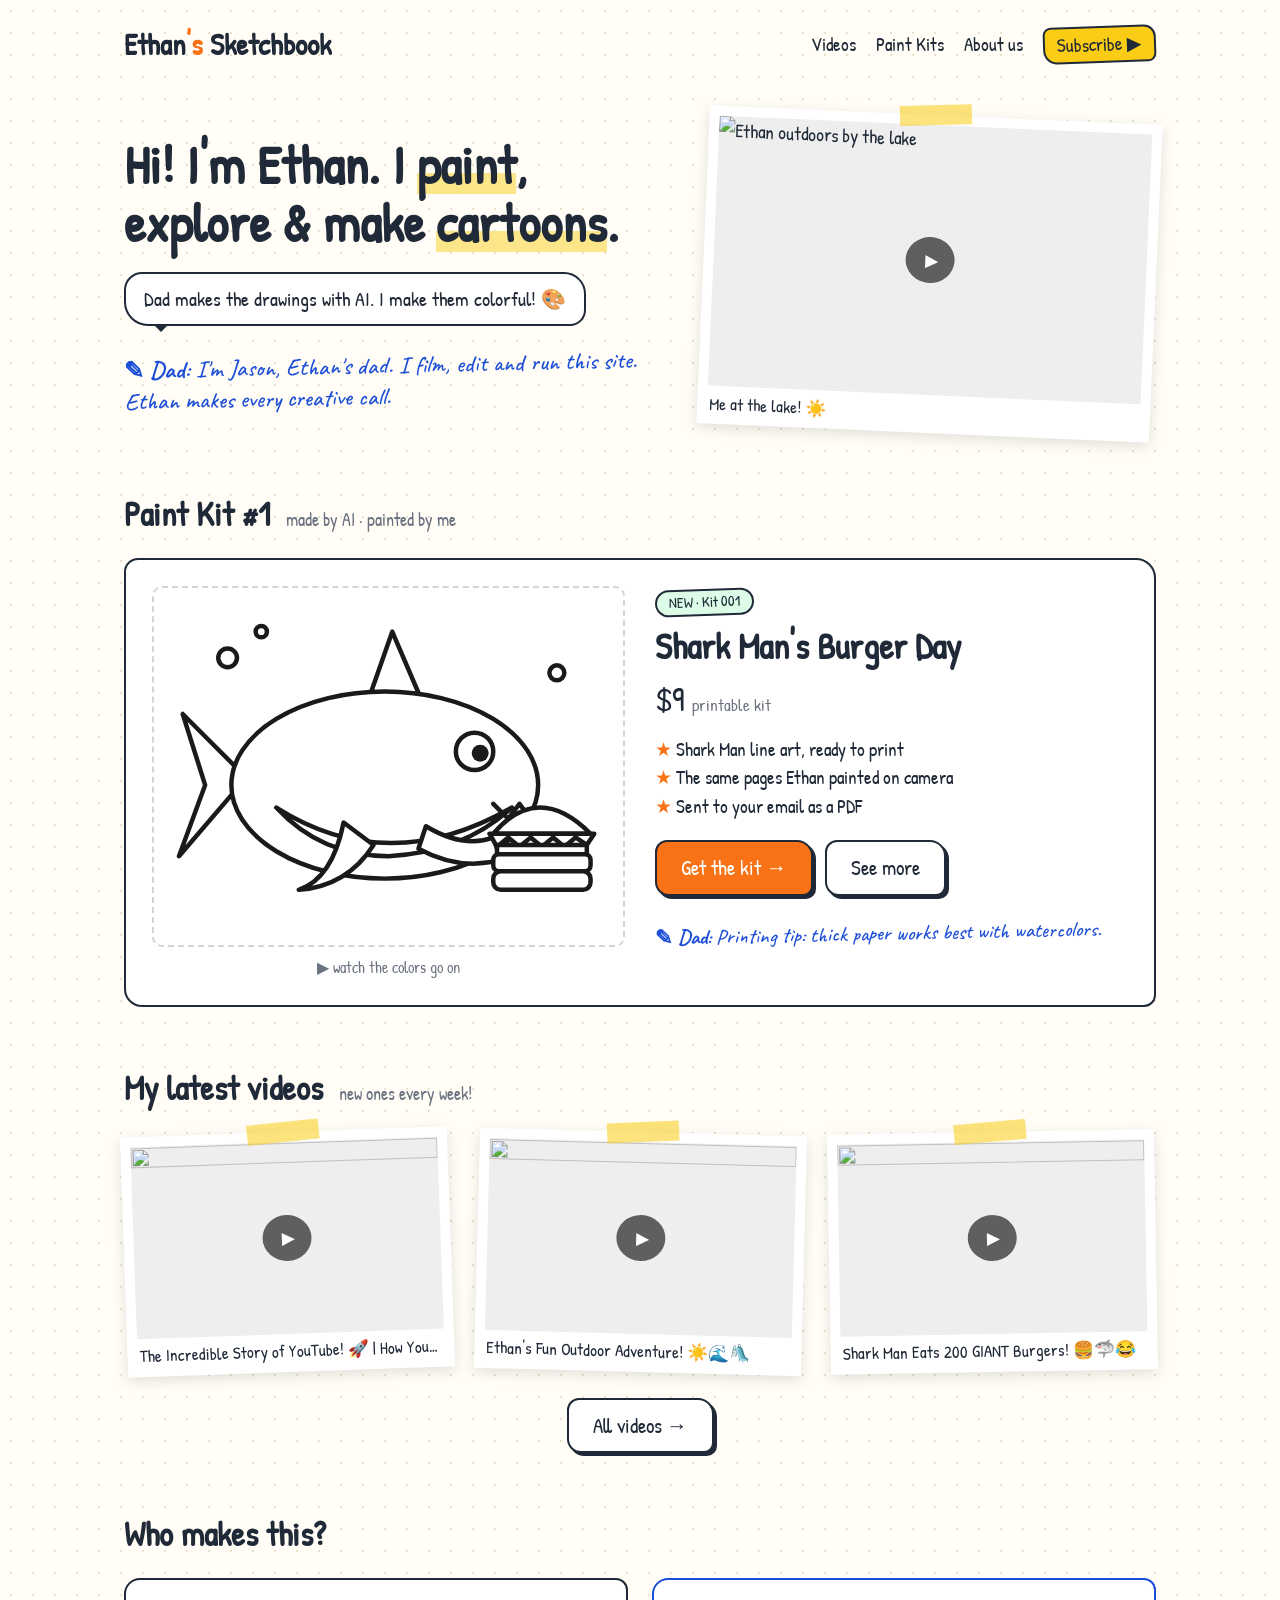
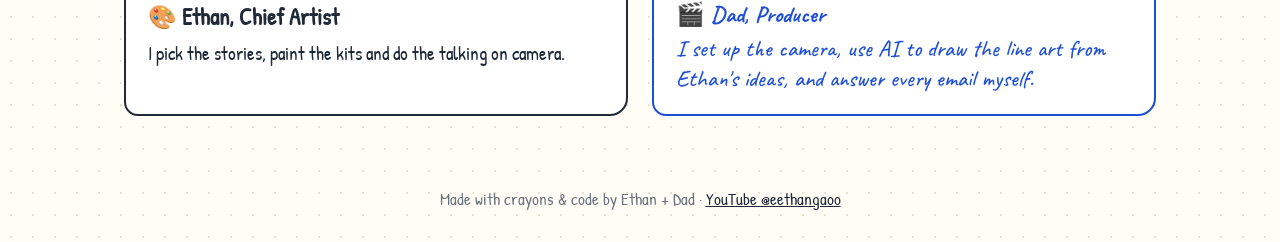
==== index.html @ 271a6bd8 "Ethan's Sketchbook site: home, videos, kits, about, simulated checkout Static site deployed to GitHu" ====
<!DOCTYPE html>
<html lang="en">
<head>
  <meta charset="UTF-8">
  <meta name="viewport" content="width=device-width, initial-scale=1.0">
  <title>Ethan's Sketchbook — paint, explore & make cartoons</title>
  <meta name="description" content="Ethan's corner of the internet: his YouTube videos, his cartoons, and paint kits he painted himself. Run by Ethan and his dad.">
  <meta property="og:title" content="Ethan's Sketchbook">
  <meta property="og:description" content="AI draws the lines, Ethan brings the color. Videos and paint kits by Ethan and his dad.">
  <meta property="og:image" content="https://i.ytimg.com/vi/9nl4AUG7oC0/hqdefault.jpg">
  <link rel="icon" href="assets/img/avatar.jpg">
  <link rel="preload" href="assets/fonts/patrick-hand-latin-400-normal.woff2" as="font" type="font/woff2" crossorigin>
  <link rel="stylesheet" href="assets/css/site.css">
</head>
<body data-root="./" data-page="home">
<div class="wrap">
  <nav data-nav></nav>

  <section class="hero">
    <div>
      <h1>Hi! I'm Ethan. I <span class="scribble">paint</span>, explore &amp; make <span class="scribble">cartoons</span>.</h1>
      <div class="bubble">Dad makes the drawings with AI. I make them colorful! 🎨</div>
      <p class="dad">I'm Jason, Ethan's dad. I film, edit and run this site. Ethan makes every creative call.</p>
    </div>
    <a class="polaroid" href="https://www.youtube.com/shorts/9nl4AUG7oC0" target="_blank" rel="noopener">
      <div class="tape"></div>
      <div class="thumb"><img src="https://i.ytimg.com/vi/9nl4AUG7oC0/hqdefault.jpg" alt="Ethan outdoors by the lake"></div>
      <div class="cap">Me at the lake! ☀️</div>
    </a>
  </section>

  <h2>Paint Kit #1 <small>made by AI · painted by me</small></h2>
  <section class="shop">
    <div>
      <div class="art"><div class="kit timelapse" data-art="shark"></div></div>
      <p class="caption">▶ watch the colors go on</p>
    </div>
    <div>
      <span class="tag">NEW · Kit 001</span>
      <div class="kit-name">Shark Man's Burger Day</div>
      <div class="price">$9 <small>printable kit</small></div>
      <ul class="stars">
        <li>Shark Man line art, ready to print</li>
        <li>The same pages Ethan painted on camera</li>
        <li>Sent to your email as a PDF</li>
      </ul>
      <button class="btn" data-buy data-kit="Shark Man's Burger Day" data-price="9">Get the kit →</button>
      <a class="btn alt" href="kits/shark-man/" style="margin-left:8px">See more</a>
      <p class="dad" style="font-size:21px">Printing tip: thick paper works best with watercolors.</p>
    </div>
  </section>

  <h2>My latest videos <small>new ones every week!</small></h2>
  <div class="wall" data-videos data-limit="3"></div>
  <div class="wall-more"><a class="btn alt" href="videos/">All videos →</a></div>

  <h2>Who makes this?</h2>
  <div class="duo">
    <div class="card"><b>🎨 Ethan, Chief Artist</b>I pick the stories, paint the kits and do the talking on camera.</div>
    <div class="card dadc"><b>🎬 Dad, Producer</b>I set up the camera, use AI to draw the line art from Ethan's ideas, and answer every email myself.</div>
  </div>

  <footer data-foot></footer>
</div>
<script src="assets/js/config.js"></script>
<script src="assets/js/site.js"></script>
</body>
</html>
---- assets/css/site.css ----
/* Ethan's Sketchbook — "Pick 1: Sketchbook Studio" */
@font-face { font-family: "Patrick Hand"; src: url("../fonts/patrick-hand-latin-400-normal.woff2") format("woff2"); font-weight: 400; font-display: swap; }
@font-face { font-family: "Caveat"; src: url("../fonts/caveat-latin-500-normal.woff2") format("woff2"); font-weight: 500; font-display: swap; }
@font-face { font-family: "Caveat"; src: url("../fonts/caveat-latin-700-normal.woff2") format("woff2"); font-weight: 700; font-display: swap; }

:root {
  --ink: #1f2937;
  --muted: #6b7280;
  --paper: #fffdf5;
  --dot: #e7e1cf;
  --pen: #1d4ed8;
  --orange: #f97316;
  --green: #10b981;
  --pink: #ec4899;
  --yellow: #facc15;
  --hand: "Patrick Hand", "Chalkboard SE", "Comic Sans MS", -apple-system, sans-serif;
  --pen-font: "Caveat", "Bradley Hand", "Segoe Print", cursive;
}
* { box-sizing: border-box; margin: 0; padding: 0; }
html { -webkit-text-size-adjust: 100%; }
body {
  font-family: var(--hand); font-size: 19px; line-height: 1.5; color: var(--ink);
  background-color: var(--paper);
  background-image: radial-gradient(var(--dot) 1.2px, transparent 1.2px);
  background-size: 22px 22px;
}
img { display: block; max-width: 100%; }
a { color: inherit; }
button { font: inherit; cursor: pointer; }
.wrap { max-width: 1080px; margin: 0 auto; padding: 0 24px; }

/* ---------- nav ---------- */
.nav { display: flex; justify-content: space-between; align-items: center; flex-wrap: wrap; gap: 12px; padding: 22px 0; }
.logo { font-size: 30px; font-weight: 700; text-decoration: none; }
.logo b { color: var(--orange); }
.nav ul { list-style: none; display: flex; gap: 20px; align-items: center; flex-wrap: wrap; }
.nav a { text-decoration: none; }
.nav a[aria-current="page"] { text-decoration: underline wavy var(--orange); text-underline-offset: 5px; }
.nav .sub { background: var(--yellow); padding: 2px 12px; border: 2px solid var(--ink); border-radius: 8px 12px 8px 14px; display: inline-block; transform: rotate(-2deg); }

/* ---------- type ---------- */
h1 { font-size: 54px; line-height: 1.08; font-weight: 700; }
h2 { font-size: 34px; margin: 56px 0 18px; font-weight: 700; }
h2 small { font-size: 18px; color: var(--muted); font-weight: 400; margin-left: 8px; }
.scribble { background: linear-gradient(transparent 62%, #fde68a 62%, #fde68a 90%, transparent 90%); }
.lead { font-size: 21px; margin-top: 14px; }
.muted { color: var(--muted); }

/* Ethan's voice: speech bubble. Dad's voice: blue pen in the margin. */
.bubble { display: inline-block; margin-top: 20px; background: #fff; border: 2.5px solid var(--ink); border-radius: 18px 22px 16px 24px; padding: 10px 18px; font-size: 20px; position: relative; }
.bubble::after { content: ""; position: absolute; left: 28px; bottom: -15px; border: 7px solid transparent; border-top-color: var(--ink); }
.dad { font-family: var(--pen-font); font-weight: 500; color: var(--pen); font-size: 24px; line-height: 1.3; margin-top: 24px; transform: rotate(-1.2deg); }
.dad::before { content: "✎ Dad: "; font-weight: 700; }

/* ---------- polaroids ---------- */
.polaroid { background: #fff; padding: 10px 10px 38px; box-shadow: 0 4px 14px rgba(0,0,0,.12); position: relative; text-decoration: none; display: block; transition: transform .15s; }
.polaroid:hover { transform: rotate(0) scale(1.02) !important; }
.polaroid .cap { position: absolute; bottom: 8px; left: 12px; right: 12px; font-size: 17px; white-space: nowrap; overflow: hidden; text-overflow: ellipsis; }
.tape { position: absolute; top: -10px; left: 50%; width: 72px; height: 20px; margin-left: -36px; background: rgba(250,204,21,.55); transform: rotate(-4deg); z-index: 1; }
.thumb { position: relative; }
.thumb img { width: 100%; aspect-ratio: 16/10; object-fit: cover; background: #eee; }
.thumb::after { content: "▶"; position: absolute; inset: 0; margin: auto; width: 46px; height: 46px; border-radius: 50%; background: rgba(0,0,0,.6); color: #fff; display: flex; align-items: center; justify-content: center; font-size: 17px; padding-left: 3px; }
.wall { display: grid; grid-template-columns: repeat(3, 1fr); gap: 26px; }
.wall > :nth-child(3n+1) { transform: rotate(-2deg); }
.wall > :nth-child(3n+2) { transform: rotate(1.5deg); }
.wall > :nth-child(3n) { transform: rotate(-1deg); }
.wall-more { text-align: center; margin-top: 26px; }

/* ---------- hero ---------- */
.hero { display: grid; grid-template-columns: 1.2fr 1fr; gap: 36px; align-items: center; margin: 26px 0 10px; }
.hero .polaroid { transform: rotate(2.5deg); }

/* ---------- cards + buttons ---------- */
.card { background: #fff; border: 2.5px solid var(--ink); border-radius: 16px 12px 18px 14px; padding: 20px 22px; }
.card.dadc { border-color: var(--pen); font-family: var(--pen-font); color: var(--pen); font-size: 23px; line-height: 1.3; }
.card b { font-size: 23px; display: block; margin-bottom: 4px; }
.duo { display: grid; grid-template-columns: 1fr 1fr; gap: 24px; }
.btn { display: inline-block; text-decoration: none; background: var(--orange); color: #fff; border: 2.5px solid var(--ink); border-radius: 12px 16px 10px 14px; padding: 10px 24px; font-size: 21px; box-shadow: 3px 3px 0 var(--ink); }
.btn:hover { transform: translate(1px,1px); box-shadow: 2px 2px 0 var(--ink); }
.btn.alt { background: #fff; color: var(--ink); }
.tag { display: inline-block; font-size: 15px; background: #dcfce7; border: 2px solid var(--ink); border-radius: 20px; padding: 0 12px; transform: rotate(-2deg); }

/* ---------- kit / shop ---------- */
.shop { display: grid; grid-template-columns: 1fr 1fr; gap: 30px; background: #fff; border: 2.5px solid var(--ink); border-radius: 14px 20px 12px 18px; padding: 26px; }
.shop .art { border: 2px dashed #d1d5db; border-radius: 10px; padding: 10px; background: #fff; }
.kit-name { font-size: 36px; font-weight: 700; line-height: 1.1; margin-top: 10px; }
.price { font-size: 34px; margin: 8px 0; }
.price small { font-size: 17px; color: var(--muted); }
.stars { list-style: none; margin: 10px 0 20px; }
.stars li::before { content: "★ "; color: var(--orange); }
.caption { font-size: 16px; color: var(--muted); text-align: center; margin-top: 8px; }
.steps3 { display: grid; grid-template-columns: repeat(3, 1fr); gap: 22px; }
.steps3 .card .n { display: inline-flex; width: 38px; height: 38px; border-radius: 50%; background: var(--yellow); border: 2px solid var(--ink); align-items: center; justify-content: center; font-weight: 700; margin-bottom: 8px; }
.video-slot { aspect-ratio: 9/16; max-height: 520px; margin: 0 auto; background: #fff; border: 2.5px dashed #d1d5db; border-radius: 14px; display: flex; flex-direction: column; align-items: center; justify-content: center; text-align: center; padding: 24px; gap: 12px; }
.video-slot iframe { width: 100%; height: 100%; border: 0; border-radius: 10px; }
.faq details { background: #fff; border: 2px solid var(--ink); border-radius: 12px 16px 10px 14px; padding: 12px 18px; margin-bottom: 12px; }
.faq summary { cursor: pointer; font-weight: 700; }
.faq p { margin-top: 8px; }

/* kit line art: outline / painted / looping timelapse */
.kit svg { width: 100%; height: auto; display: block; }
.kit .ln { stroke: #1a1a1a; stroke-width: 2.4; stroke-linejoin: round; stroke-linecap: round; fill: #fff; }
.kit .ln.nofill { fill: none; }
.kit .pupil { fill: #1a1a1a; }
.kit.painted .c-blue { fill: #3b82f6; } .kit.painted .c-belly { fill: #e0f2fe; }
.kit.painted .c-bun { fill: #f59e0b; } .kit.painted .c-patty { fill: #78350f; }
.kit.painted .c-green { fill: #22c55e; } .kit.painted .c-cheese { fill: #facc15; }
@keyframes pBlue { 0%,10% { fill:#fff } 22%,90% { fill:#3b82f6 } 100% { fill:#fff } }
@keyframes pBelly { 0%,22% { fill:#fff } 34%,90% { fill:#e0f2fe } 100% { fill:#fff } }
@keyframes pBun { 0%,34% { fill:#fff } 46%,90% { fill:#f59e0b } 100% { fill:#fff } }
@keyframes pPatty { 0%,46% { fill:#fff } 56%,90% { fill:#78350f } 100% { fill:#fff } }
@keyframes pGreen { 0%,56% { fill:#fff } 66%,90% { fill:#22c55e } 100% { fill:#fff } }
@keyframes pCheese { 0%,66% { fill:#fff } 76%,90% { fill:#facc15 } 100% { fill:#fff } }
.kit.timelapse .c-blue { animation: pBlue 9s infinite; } .kit.timelapse .c-belly { animation: pBelly 9s infinite; }
.kit.timelapse .c-bun { animation: pBun 9s infinite; } .kit.timelapse .c-patty { animation: pPatty 9s infinite; }
.kit.timelapse .c-green { animation: pGreen 9s infinite; } .kit.timelapse .c-cheese { animation: pCheese 9s infinite; }
@media (prefers-reduced-motion: reduce) { .kit.timelapse * { animation: none !important; } }

/* ---------- checkout (simulated) ---------- */
.co-back { position: fixed; inset: 0; background: rgba(17,24,39,.55); display: none; align-items: center; justify-content: center; z-index: 50; padding: 16px; }
.co-back.on { display: flex; }
.co { background: var(--paper); width: 100%; max-width: 460px; border: 2.5px solid var(--ink); border-radius: 16px 20px 14px 18px; padding: 24px; box-shadow: 5px 5px 0 var(--ink); max-height: 100%; overflow-y: auto; }
.co h3 { font-size: 26px; line-height: 1.15; }
.co .bar { display: flex; gap: 6px; margin: 12px 0 18px; }
.co .bar i { flex: 1; height: 5px; border-radius: 4px; background: #e5e7eb; }
.co .bar i.on { background: var(--orange); }
.co label { display: block; font-weight: 700; margin: 12px 0 4px; }
.co input[type=text], .co input[type=email] { width: 100%; padding: 10px 12px; border: 2px solid var(--ink); border-radius: 10px; font: inherit; font-size: 18px; background: #fff; }
.co .opt { display: flex; gap: 10px; align-items: center; background: #fff; border: 2px solid var(--ink); border-radius: 10px; padding: 8px 12px; margin-top: 8px; cursor: pointer; }
.co .line { display: flex; justify-content: space-between; padding: 6px 0; border-bottom: 1.5px dashed #d1d5db; }
.co .line.total { font-weight: 700; border: 0; font-size: 22px; }
.co .act { display: flex; gap: 10px; margin-top: 22px; }
.co .act button { flex: 1; padding: 10px; border: 2.5px solid var(--ink); border-radius: 12px; background: #fff; font-size: 19px; }
.co .act .go { background: var(--orange); color: #fff; box-shadow: 3px 3px 0 var(--ink); }
.co .act .go:disabled { opacity: .6; cursor: wait; }
.co .err { color: #dc2626; font-size: 16px; min-height: 22px; margin-top: 6px; }
.co .thanks { text-align: center; }
.co .thanks .big { font-size: 54px; }
.co .thanks p { margin-top: 8px; }
.co .fine { font-size: 15px; color: var(--muted); margin-top: 10px; }

/* ---------- footer ---------- */
.foot { margin: 70px 0 30px; text-align: center; color: var(--muted); font-size: 17px; }
.foot a { color: var(--ink); }

@media (max-width: 760px) {
  body { font-size: 18px; }
  .wrap { padding: 0 16px; }
  h1 { font-size: 38px; } h2 { font-size: 28px; margin-top: 44px; }
  .hero, .shop, .duo, .steps3 { grid-template-columns: 1fr; }
  .wall { grid-template-columns: 1fr; }
  .shop { padding: 18px; }
  .nav ul { gap: 14px; }
}
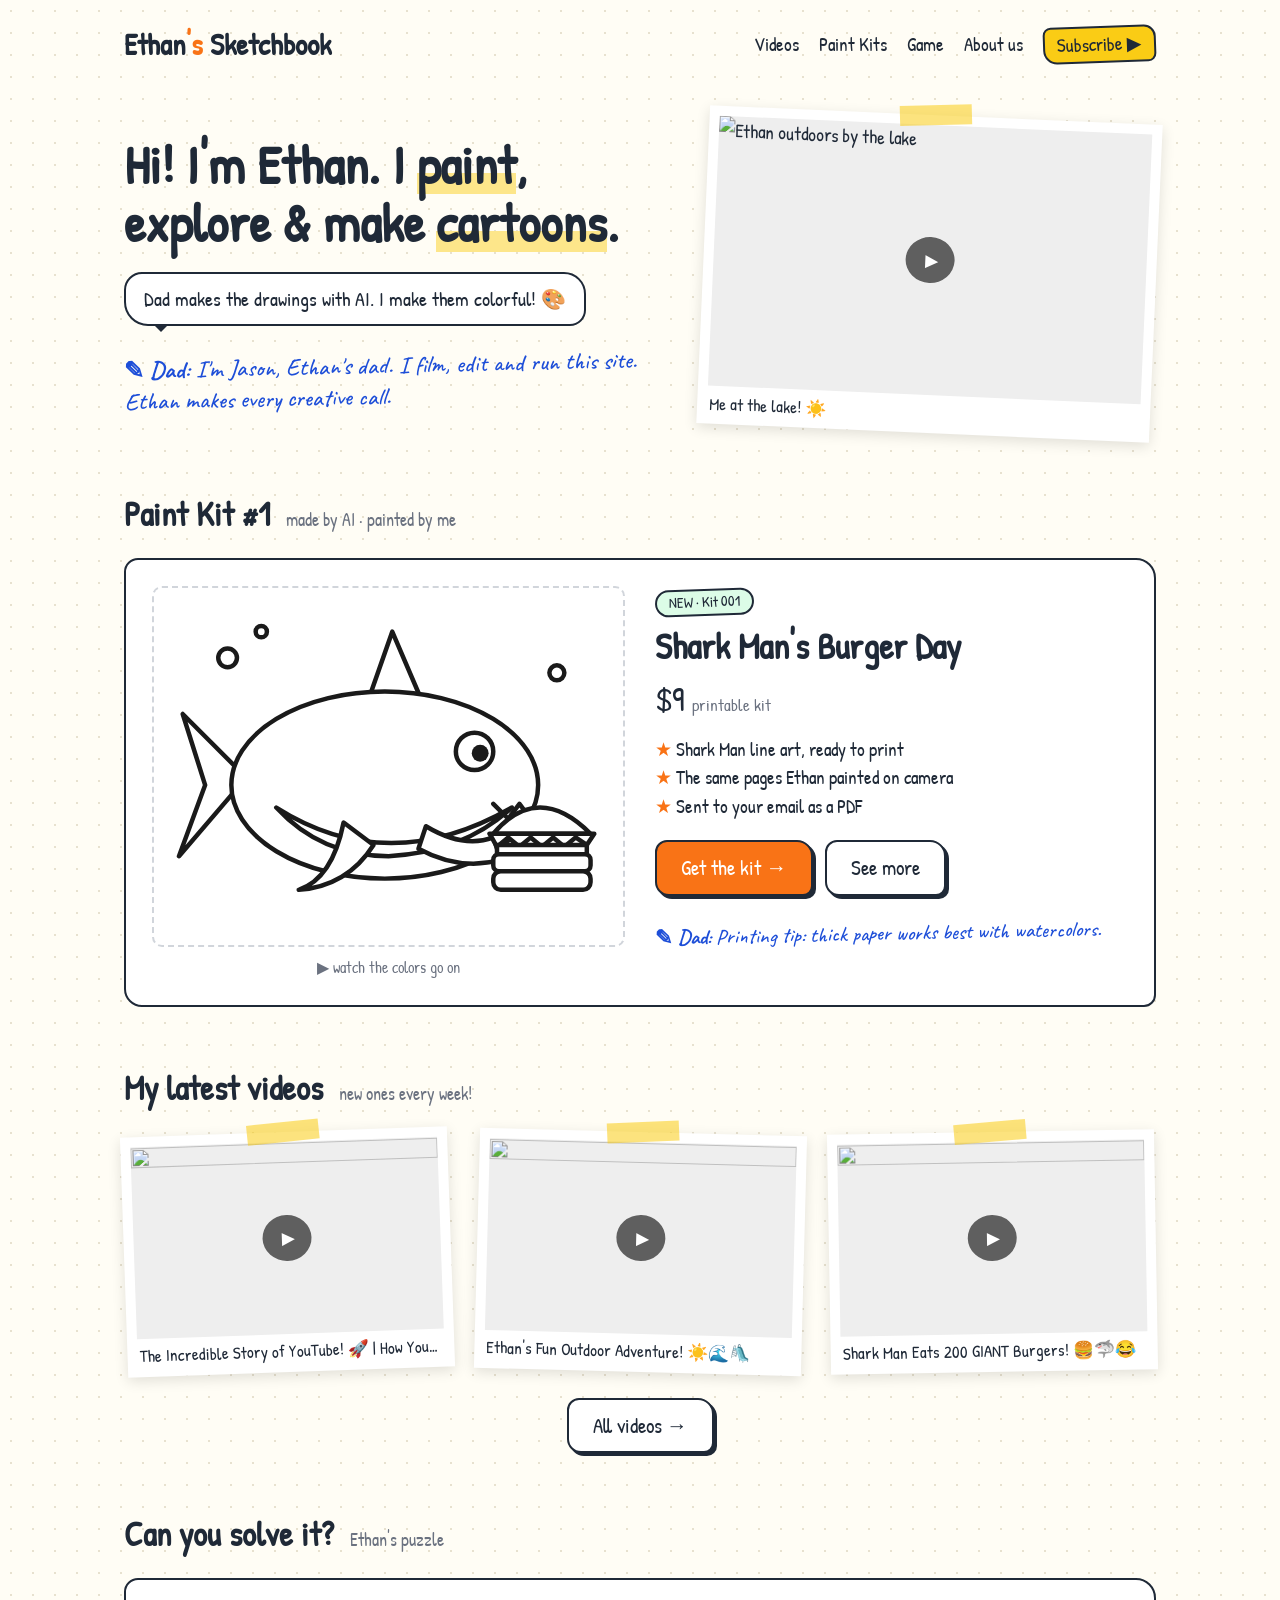
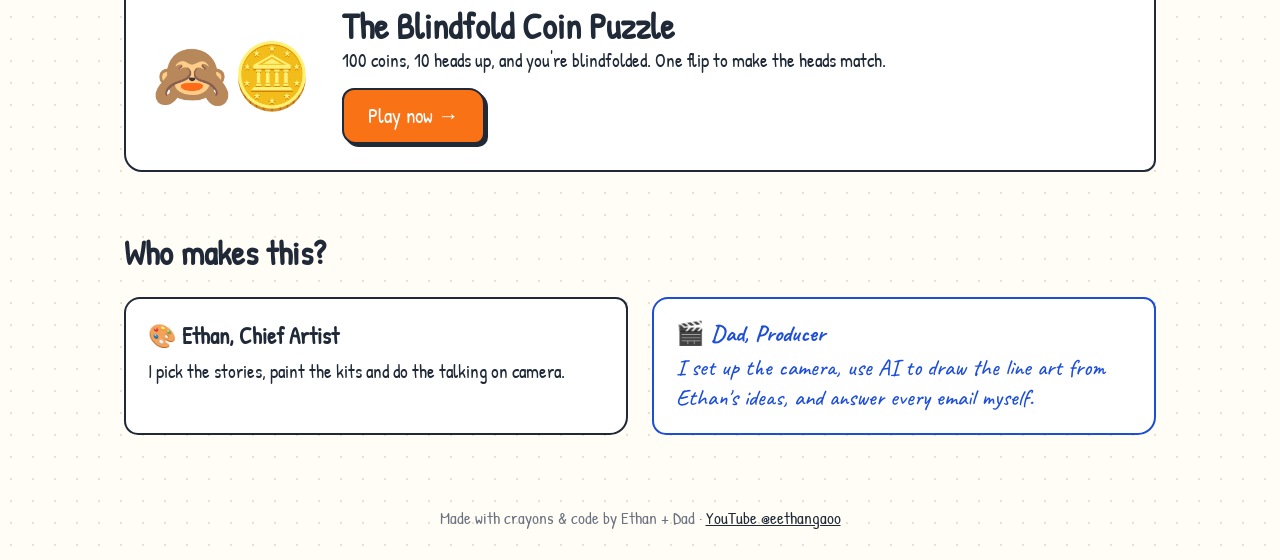
==== commit 2b033437: "Add /game: Blindfold Coin Puzzle Interactive 100-coin puzzle with per-browser tries/wins, win animat" ====
--- a/index.html
+++ b/index.html
@@ -54,6 +54,16 @@
   <div class="wall" data-videos data-limit="3"></div>
   <div class="wall-more"><a class="btn alt" href="videos/">All videos →</a></div>
 
+  <h2>Can you solve it? <small>Ethan's puzzle</small></h2>
+  <section class="shop" style="grid-template-columns:auto 1fr;align-items:center">
+    <div style="font-size:64px;line-height:1">🙈🪙</div>
+    <div>
+      <div class="kit-name" style="margin-top:0">The Blindfold Coin Puzzle</div>
+      <p>100 coins, 10 heads up, and you're blindfolded. One flip to make the heads match.</p>
+      <p style="margin-top:14px"><a class="btn" href="game/">Play now →</a></p>
+    </div>
+  </section>
+
   <h2>Who makes this?</h2>
   <div class="duo">
     <div class="card"><b>🎨 Ethan, Chief Artist</b>I pick the stories, paint the kits and do the talking on camera.</div>
--- a/assets/css/site.css
+++ b/assets/css/site.css
@@ -152,3 +152,53 @@
   .shop { padding: 18px; }
   .nav ul { gap: 14px; }
 }
+
+/* ---------- /game: Blindfold Coin Puzzle ---------- */
+.g-rules { margin-top: 26px; }
+.g-rules ol { margin: 8px 0 0 22px; }
+.g-stats { display: grid; grid-template-columns: repeat(3, 1fr); gap: 14px; margin: 22px 0; }
+.g-stats div { background: #fff; border: 2.5px solid var(--ink); border-radius: 14px 18px 12px 16px; text-align: center; padding: 8px; font-size: 30px; font-weight: 700; line-height: 1.1; }
+.g-stats small { display: block; font-size: 16px; font-weight: 400; color: var(--muted); }
+.g-board { background: #fff; border: 2.5px solid var(--ink); border-radius: 14px 20px 12px 18px; padding: 18px; }
+.g-step { font-size: 20px; font-weight: 700; margin-bottom: 12px; }
+.g-piles { display: grid; grid-template-columns: 1fr 1fr; gap: 16px; }
+.g-pile { border: 2.5px dashed #d1d5db; border-radius: 14px; padding: 10px; min-height: 140px; }
+.g-pile[data-pile="A"] { background: #fff7ed; border-color: #fdba74; }
+.g-pile[data-pile="B"] { background: #f0f9ff; border-color: #93c5fd; }
+.g-pile-h { margin-bottom: 8px; }
+.g-count { color: var(--muted); }
+.g-heads { color: var(--orange); font-weight: 700; }
+.g-coins { display: flex; flex-wrap: wrap; gap: 5px; }
+.g-empty { color: var(--muted); font-size: 16px; padding: 30px 6px; text-align: center; width: 100%; }
+.g-coin { width: 32px; height: 32px; border-radius: 50%; border: 0; padding: 0; position: relative; background: none; touch-action: manipulation; }
+.g-face { position: absolute; inset: 0; border-radius: 50%; display: flex; align-items: center; justify-content: center; font-size: 15px; font-weight: 700; border: 2px solid var(--ink); }
+.g-back { background: radial-gradient(circle at 35% 30%, #e5e7eb, #9ca3af); color: #4b5563; }
+.g-front { display: none; }
+.g-front.h { background: radial-gradient(circle at 35% 30%, #fef08a, #eab308); color: #713f12; }
+.g-front.t { background: radial-gradient(circle at 35% 30%, #f3f4f6, #d1d5db); color: #9ca3af; }
+.g-coin:hover .g-back { transform: scale(1.12); }
+.revealed .g-back { display: none; }
+.revealed .g-front { display: flex; animation: gReveal .5s ease-out both; }
+.revealed .g-coin { cursor: default; }
+@keyframes gReveal { from { transform: rotateY(90deg); } to { transform: rotateY(0); } }
+.g-wobble { animation: gWobble .7s ease-in-out both; }
+@keyframes gWobble { 0% { transform: rotateY(0); } 50% { transform: rotateY(180deg) scale(1.15); } 100% { transform: rotateY(360deg); } }
+.g-actions { display: flex; gap: 12px; flex-wrap: wrap; margin-top: 16px; }
+.g-actions .btn:disabled { opacity: .45; cursor: not-allowed; transform: none; }
+.g-result { margin-top: 24px; text-align: center; }
+.g-result.win { border-color: var(--green); background: #f0fdf4; }
+.g-result.lose { background: #fffbeb; }
+.g-result h2 { margin: 6px 0 10px; }
+.g-big { font-size: 64px; line-height: 1; animation: gPop .6s cubic-bezier(.3,1.6,.5,1) both; }
+@keyframes gPop { from { transform: scale(.2) rotate(-20deg); } to { transform: scale(1) rotate(0); } }
+.g-pct { font-size: 26px; margin-top: 8px; }
+.g-why { text-align: left; margin-top: 14px; background: #fff; border: 2px solid var(--ink); border-radius: 12px; padding: 10px 16px; }
+.g-why summary { cursor: pointer; font-weight: 700; }
+.g-confetti { position: fixed; inset: 0; pointer-events: none; overflow: hidden; z-index: 60; }
+.g-confetti i { position: absolute; top: -20px; width: 10px; height: 14px; border-radius: 2px; animation-name: gFall; animation-timing-function: linear; animation-fill-mode: forwards; }
+@keyframes gFall { to { top: 105vh; transform: rotate(720deg) translateX(40px); } }
+@media (max-width: 760px) {
+  .g-piles { grid-template-columns: 1fr; }
+  .g-coin { width: 30px; height: 30px; }
+}
+@media (prefers-reduced-motion: reduce) { .g-wobble, .revealed .g-front, .g-big { animation: none !important; } .g-confetti { display: none; } }
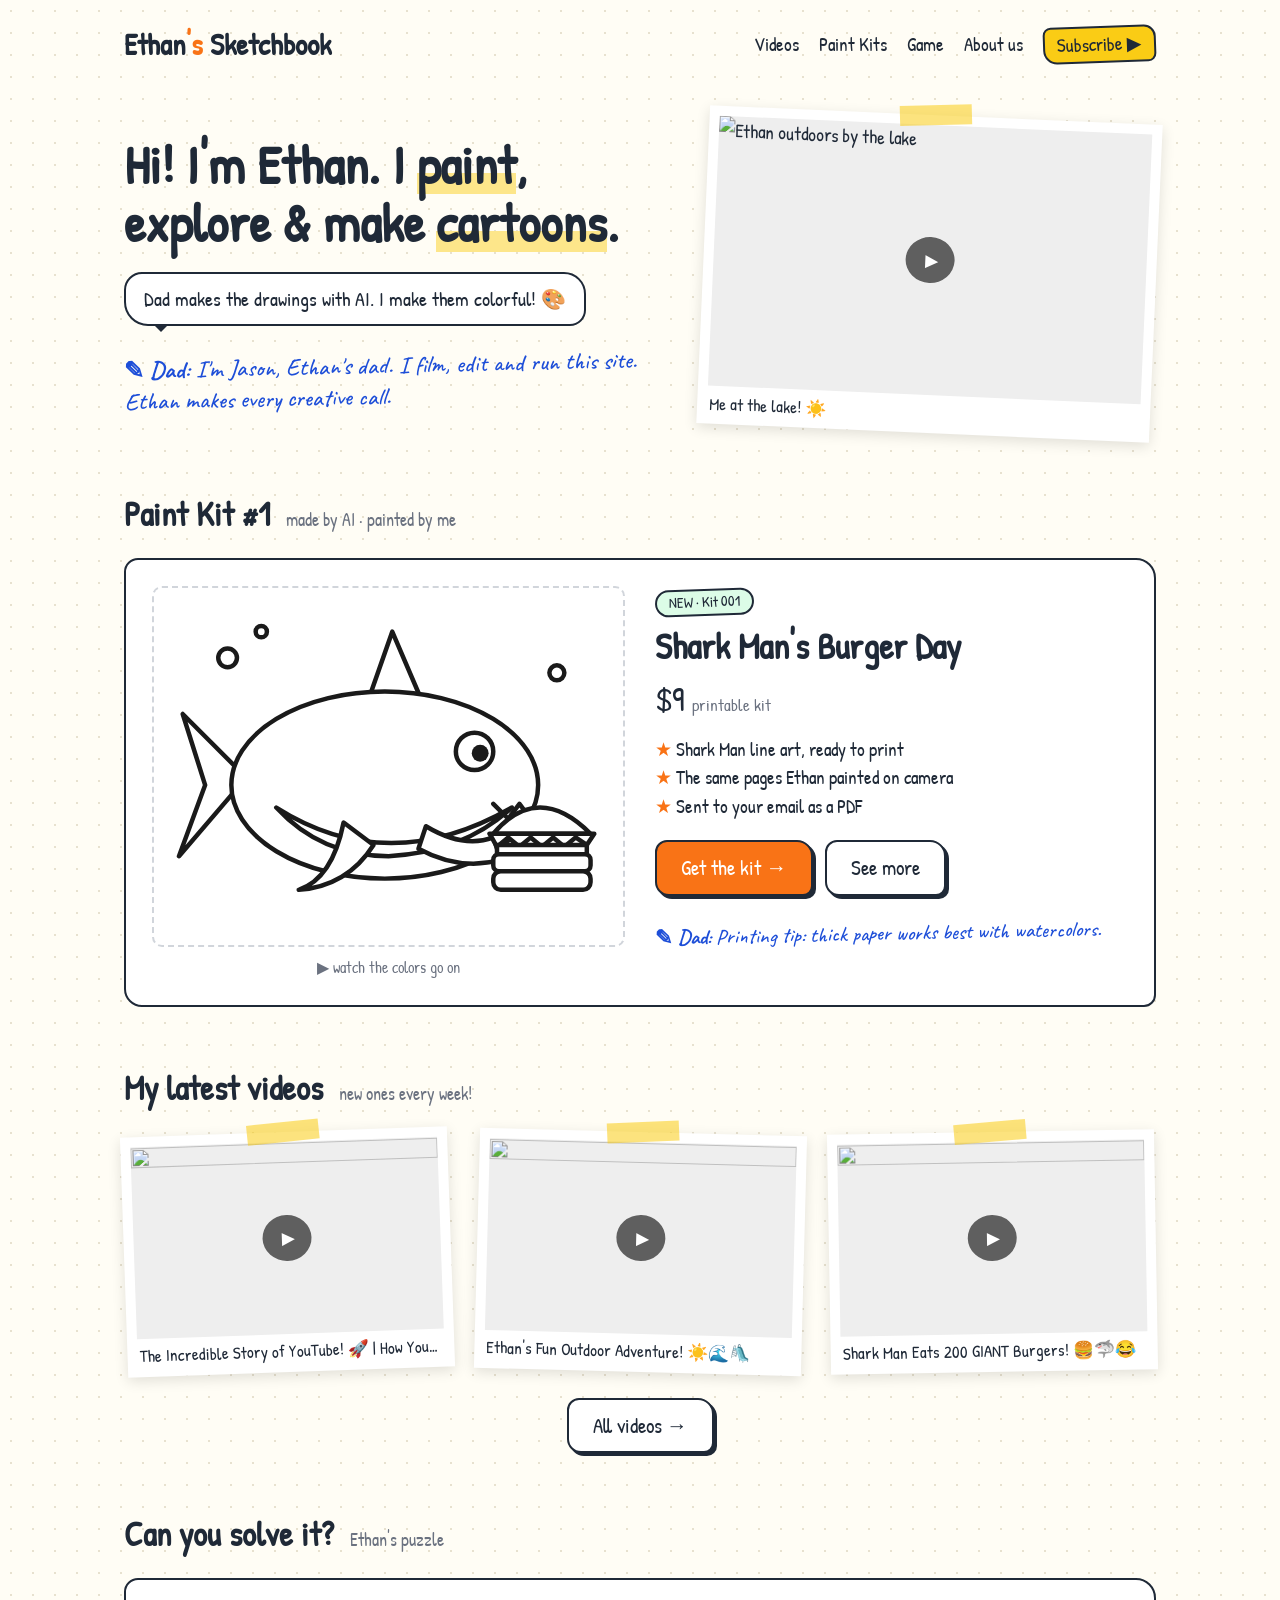
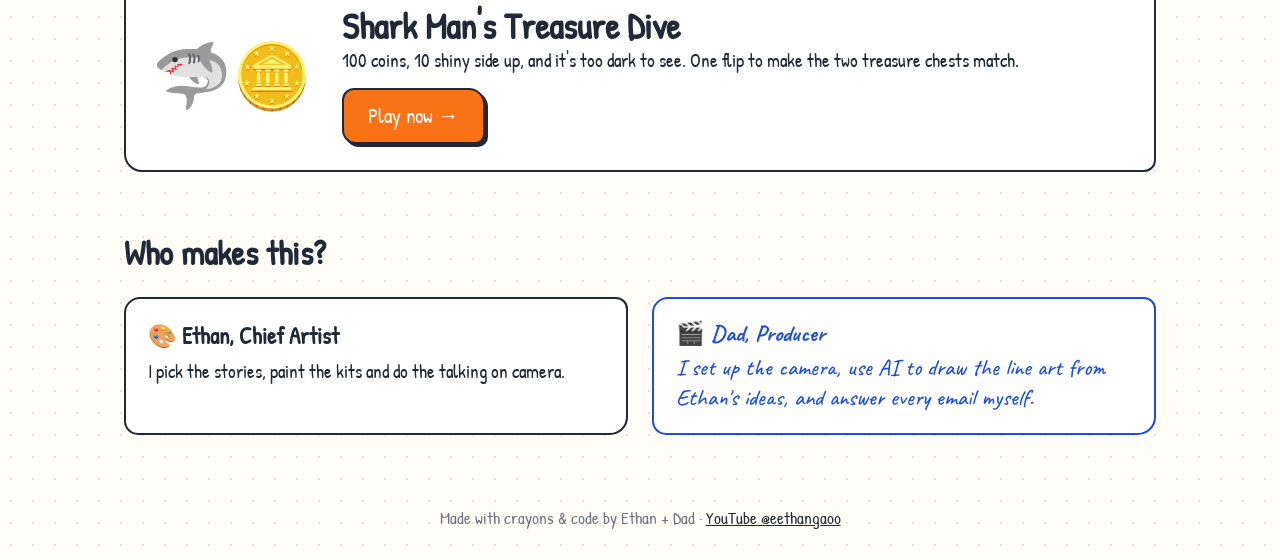
==== commit d2bd45f5: "Game: rebuild as Shark Man's Treasure Dive (kid-friendly) Shark Man guide with read-aloud, 3-step st" ====
--- a/index.html
+++ b/index.html
@@ -56,10 +56,10 @@
 
   <h2>Can you solve it? <small>Ethan's puzzle</small></h2>
   <section class="shop" style="grid-template-columns:auto 1fr;align-items:center">
-    <div style="font-size:64px;line-height:1">🙈🪙</div>
+    <div style="font-size:64px;line-height:1">🦈🪙</div>
     <div>
-      <div class="kit-name" style="margin-top:0">The Blindfold Coin Puzzle</div>
-      <p>100 coins, 10 heads up, and you're blindfolded. One flip to make the heads match.</p>
+      <div class="kit-name" style="margin-top:0">Shark Man's Treasure Dive</div>
+      <p>100 coins, 10 shiny side up, and it's too dark to see. One flip to make the two treasure chests match.</p>
       <p style="margin-top:14px"><a class="btn" href="game/">Play now →</a></p>
     </div>
   </section>
--- a/assets/css/site.css
+++ b/assets/css/site.css
@@ -153,52 +153,83 @@
   .nav ul { gap: 14px; }
 }
 
-/* ---------- /game: Blindfold Coin Puzzle ---------- */
-.g-rules { margin-top: 26px; }
-.g-rules ol { margin: 8px 0 0 22px; }
-.g-stats { display: grid; grid-template-columns: repeat(3, 1fr); gap: 14px; margin: 22px 0; }
-.g-stats div { background: #fff; border: 2.5px solid var(--ink); border-radius: 14px 18px 12px 16px; text-align: center; padding: 8px; font-size: 30px; font-weight: 700; line-height: 1.1; }
-.g-stats small { display: block; font-size: 16px; font-weight: 400; color: var(--muted); }
-.g-board { background: #fff; border: 2.5px solid var(--ink); border-radius: 14px 20px 12px 18px; padding: 18px; }
-.g-step { font-size: 20px; font-weight: 700; margin-bottom: 12px; }
-.g-piles { display: grid; grid-template-columns: 1fr 1fr; gap: 16px; }
-.g-pile { border: 2.5px dashed #d1d5db; border-radius: 14px; padding: 10px; min-height: 140px; }
-.g-pile[data-pile="A"] { background: #fff7ed; border-color: #fdba74; }
-.g-pile[data-pile="B"] { background: #f0f9ff; border-color: #93c5fd; }
-.g-pile-h { margin-bottom: 8px; }
-.g-count { color: var(--muted); }
-.g-heads { color: var(--orange); font-weight: 700; }
-.g-coins { display: flex; flex-wrap: wrap; gap: 5px; }
-.g-empty { color: var(--muted); font-size: 16px; padding: 30px 6px; text-align: center; width: 100%; }
-.g-coin { width: 32px; height: 32px; border-radius: 50%; border: 0; padding: 0; position: relative; background: none; touch-action: manipulation; }
-.g-face { position: absolute; inset: 0; border-radius: 50%; display: flex; align-items: center; justify-content: center; font-size: 15px; font-weight: 700; border: 2px solid var(--ink); }
-.g-back { background: radial-gradient(circle at 35% 30%, #e5e7eb, #9ca3af); color: #4b5563; }
-.g-front { display: none; }
-.g-front.h { background: radial-gradient(circle at 35% 30%, #fef08a, #eab308); color: #713f12; }
-.g-front.t { background: radial-gradient(circle at 35% 30%, #f3f4f6, #d1d5db); color: #9ca3af; }
-.g-coin:hover .g-back { transform: scale(1.12); }
-.revealed .g-back { display: none; }
-.revealed .g-front { display: flex; animation: gReveal .5s ease-out both; }
-.revealed .g-coin { cursor: default; }
-@keyframes gReveal { from { transform: rotateY(90deg); } to { transform: rotateY(0); } }
-.g-wobble { animation: gWobble .7s ease-in-out both; }
-@keyframes gWobble { 0% { transform: rotateY(0); } 50% { transform: rotateY(180deg) scale(1.15); } 100% { transform: rotateY(360deg); } }
-.g-actions { display: flex; gap: 12px; flex-wrap: wrap; margin-top: 16px; }
-.g-actions .btn:disabled { opacity: .45; cursor: not-allowed; transform: none; }
-.g-result { margin-top: 24px; text-align: center; }
-.g-result.win { border-color: var(--green); background: #f0fdf4; }
-.g-result.lose { background: #fffbeb; }
-.g-result h2 { margin: 6px 0 10px; }
-.g-big { font-size: 64px; line-height: 1; animation: gPop .6s cubic-bezier(.3,1.6,.5,1) both; }
-@keyframes gPop { from { transform: scale(.2) rotate(-20deg); } to { transform: scale(1) rotate(0); } }
-.g-pct { font-size: 26px; margin-top: 8px; }
-.g-why { text-align: left; margin-top: 14px; background: #fff; border: 2px solid var(--ink); border-radius: 12px; padding: 10px 16px; }
-.g-why summary { cursor: pointer; font-weight: 700; }
+/* ---------- /game: Shark Man's Treasure Dive ---------- */
+.dive { --sea: #0c4a6e; position: relative; overflow: hidden; margin-top: 16px; padding: 26px 26px 30px; border: 3px solid var(--sea); border-radius: 22px; color: var(--sea);
+  background: linear-gradient(#e0f2fe 0%, #bae6fd 55%, #7dd3fc 100%);
+  font-family: ui-rounded, "SF Pro Rounded", "Arial Rounded MT Bold", var(--hand); }
+.dive > * { position: relative; }
+.dive-bub { position: absolute !important; bottom: -24px; border: 2px solid rgba(255,255,255,.9); border-radius: 50%; animation: diveRise 7s linear infinite; }
+@keyframes diveRise { from { transform: translateY(0); opacity: .9; } to { transform: translateY(-600px); opacity: 0; } }
+.dive-t { font-size: 42px; font-weight: 900; line-height: 1.1; color: var(--sea); }
+.dive-goal { font-size: 19px; font-weight: 700; margin: 6px 0 16px; }
+.dive-top { display: flex; align-items: center; gap: 16px; }
+.dive-guide { width: 120px; flex: none; }
+.dive-guide.dance { animation: diveDance .6s ease-in-out 5; }
+@keyframes diveDance { 0%,100% { transform: rotate(0) translateY(0); } 25% { transform: rotate(-12deg) translateY(-12px); } 75% { transform: rotate(12deg) translateY(-12px); } }
+.dive-say { flex: 1; background: #fff; border: 3px solid var(--sea); border-radius: 22px; padding: 12px 18px; font-size: 22px; font-weight: 800; line-height: 1.35; position: relative; min-height: 64px; }
+.dive-say::before { content: ""; position: absolute; left: -16px; top: 24px; border: 8px solid transparent; border-right-color: var(--sea); }
+.dive-read { margin-top: 12px; display: inline-flex; align-items: center; gap: 8px; border-radius: 999px; padding: 8px 18px; font-weight: 800; font-size: 18px; border: 3px solid var(--sea); background: #fff; color: var(--sea); }
+.dive-steps { display: flex; gap: 10px; margin: 18px 0; }
+.dive-steps div { flex: 1; background: rgba(255,255,255,.75); border: 3px solid var(--sea); border-radius: 18px; padding: 8px 10px; text-align: center; font-weight: 800; font-size: 17px; opacity: .65; transition: transform .2s, opacity .2s; }
+.dive-steps div span { font-size: 32px; display: block; line-height: 1.15; }
+.dive-steps div.on { background: #fde047; opacity: 1; transform: scale(1.04); }
+.dive-chests { display: grid; grid-template-columns: 1fr 1fr; gap: 18px; align-items: start; }
+.dive-chest { background: #92400e; border: 4px solid #451a03; border-radius: 22px 22px 14px 14px; padding: 12px; box-shadow: inset 0 0 0 6px #b45309; }
+.dive-chest-h { margin-bottom: 10px; display: flex; align-items: center; gap: 10px; flex-wrap: wrap; }
+.dive-lbl { background: #fde047; color: #451a03; border: 3px solid #451a03; border-radius: 999px; padding: 2px 14px; font-weight: 900; font-size: 19px; }
+.dive-n { color: #fde68a; font-weight: 900; font-size: 22px; }
+.dive-heads { color: #fef08a; font-weight: 900; font-size: 20px; }
+.dive-coins { display: flex; flex-wrap: wrap; gap: 6px; background: rgba(0,0,0,.2); border-radius: 12px; padding: 8px; min-height: 80px; align-content: flex-start; }
+.dive-empty { color: #fde68a; font-weight: 700; font-size: 17px; padding: 18px 6px; text-align: center; width: 100%; }
+.dive-coin { width: 38px; height: 38px; border-radius: 50%; border: 0; padding: 0; position: relative; background: none; touch-action: manipulation; }
+.dive-face { position: absolute; inset: 0; border-radius: 50%; display: flex; align-items: center; justify-content: center; font-size: 18px; font-weight: 900; border: 2.5px solid #1f2937; }
+.dive-back { background: radial-gradient(circle at 35% 30%, #f3f4f6, #9ca3af); color: #374151; transition: transform .15s; }
+.dive-coin:hover .dive-back { transform: scale(1.12) rotate(-8deg); }
+.dive-front { display: none; }
+.dive-front.h { background: radial-gradient(circle at 35% 30%, #fef9c3, #eab308); color: #713f12; box-shadow: 0 0 10px #fde047; }
+.dive-front.t { background: radial-gradient(circle at 35% 30%, #e5e7eb, #9ca3af); opacity: .55; }
+.revealed .dive-back { display: none; }
+.revealed .dive-front { display: flex; animation: diveReveal .5s ease-out both; }
+.revealed .dive-coin { cursor: default; }
+@keyframes diveReveal { from { transform: rotateY(90deg); } to { transform: rotateY(0); } }
+.dive-spin { animation: diveSpin .7s ease-in-out both; }
+@keyframes diveSpin { 0% { transform: rotateY(0); } 50% { transform: rotateY(180deg) scale(1.15); } 100% { transform: rotateY(360deg); } }
+.dive-acts { display: flex; gap: 12px; flex-wrap: wrap; margin-top: 18px; }
+.dive-btn { font-size: 21px; font-weight: 900; border: 4px solid #0c4a6e; border-radius: 18px; padding: 10px 20px; background: #22c55e; color: #fff; box-shadow: 0 6px 0 #0c4a6e; font-family: inherit; }
+.dive-btn.alt { background: #fff; color: #0c4a6e; }
+.dive-btn:active { transform: translateY(4px); box-shadow: 0 2px 0 #0c4a6e; }
+.dive-btn:disabled { opacity: .45; cursor: not-allowed; transform: none; box-shadow: 0 6px 0 #0c4a6e; }
+.dive-pearls { display: flex; gap: 8px; align-items: center; flex-wrap: wrap; font-weight: 900; font-size: 19px; margin-top: 18px; }
+.dive-pearls i { width: 24px; height: 24px; border-radius: 50%; background: radial-gradient(circle at 35% 30%, #fff, #cbd5e1); border: 2px solid #0c4a6e; display: inline-block; }
+.dive-pearls i.got { background: radial-gradient(circle at 35% 30%, #fef9c3, #f59e0b); }
+.dive-pearls small { font-weight: 700; font-size: 15px; opacity: .8; }
+.dive-result { margin-top: 24px; text-align: center; border: 3px solid #0c4a6e; border-radius: 22px; padding: 22px; background: #fff; color: #0c4a6e; }
+.dive-result.win { background: #f0fdf4; border-color: #15803d; }
+.dive-result.lose { background: #fffbeb; }
+.dive-result h2 { margin: 6px 0 10px; }
+.dive-big { font-size: 68px; line-height: 1; animation: divePop .6s cubic-bezier(.3,1.6,.5,1) both; }
+@keyframes divePop { from { transform: scale(.2) rotate(-20deg); } to { transform: scale(1) rotate(0); } }
+.dive-pct { font-size: 26px; margin-top: 10px; }
+.dive-meter { height: 24px; max-width: 460px; margin: 8px auto 4px; border: 3px solid #0c4a6e; border-radius: 999px; overflow: hidden; background: #e0f2fe; }
+.dive-meter i { display: block; height: 100%; background: linear-gradient(90deg, #22c55e, #facc15); animation: diveFill 1.2s ease-out both; }
+@keyframes diveFill { from { width: 0; } }
+.dive-why { text-align: left; margin-top: 14px; background: #fff; border: 2px solid #0c4a6e; border-radius: 12px; padding: 10px 16px; }
+.dive-why summary { cursor: pointer; font-weight: 700; }
 .g-confetti { position: fixed; inset: 0; pointer-events: none; overflow: hidden; z-index: 60; }
 .g-confetti i { position: absolute; top: -20px; width: 10px; height: 14px; border-radius: 2px; animation-name: gFall; animation-timing-function: linear; animation-fill-mode: forwards; }
 @keyframes gFall { to { top: 105vh; transform: rotate(720deg) translateX(40px); } }
 @media (max-width: 760px) {
-  .g-piles { grid-template-columns: 1fr; }
-  .g-coin { width: 30px; height: 30px; }
-}
-@media (prefers-reduced-motion: reduce) { .g-wobble, .revealed .g-front, .g-big { animation: none !important; } .g-confetti { display: none; } }
+  .dive { padding: 18px 14px 22px; }
+  .dive-t { font-size: 30px; }
+  .dive-guide { width: 78px; }
+  .dive-say { font-size: 18px; }
+  .dive-steps { gap: 6px; }
+  .dive-steps div { font-size: 13px; padding: 6px 4px; }
+  .dive-steps div span { font-size: 24px; }
+  .dive-chests { grid-template-columns: 1fr; }
+  .dive-coin { width: 32px; height: 32px; }
+  .dive-btn { font-size: 18px; padding: 9px 14px; }
+  /* keep the controls in thumb reach while scrolling past 100 coins */
+  .dive-acts { position: sticky; bottom: 0; z-index: 5; margin: 14px -14px 0; padding: 10px 14px 12px; background: rgba(186,230,253,.95); border-top: 3px solid #0c4a6e; }
+}
+@media (prefers-reduced-motion: reduce) { .dive-bub, .dive-spin, .revealed .dive-front, .dive-big, .dive-guide.dance, .dive-meter i { animation: none !important; } .g-confetti { display: none; } }
